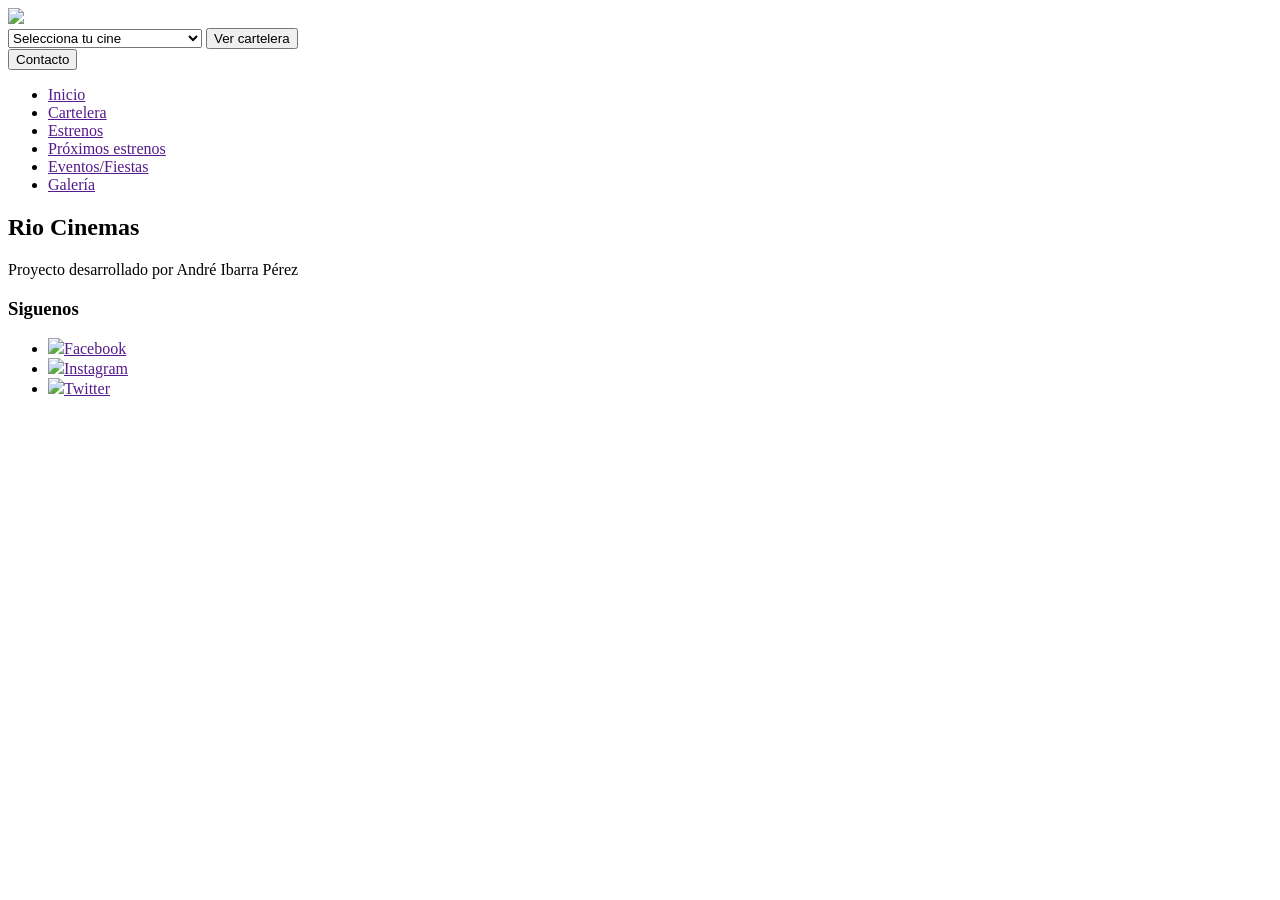
==== Cartelera.html @ 3ca70120 "Add files via upload" ====
<!DOCTYPE html>
<html lang="es">

<head>
    <meta charset="utf-8">
    <link href="css/style.css" rel="stylesheet" type="text/css">
    <title>Rio Cinemas</title>
</head>

<body>
    <div class="cabecera">
        <div class="anchocabecera">
            <div class="imagen-principal">
                <img class="logo" src="/img/logo.png">
            </div>
            <div class="buscador">
                <select>
                    <option>Selecciona tu cine</option>
                    <option>Cuauhtemoc (Monterrey, NL)</option>
                    <option>Gem Plaza (Monterrey, NL)</option>
                    <option>Alameda (Saltillo, Coah.)</option>
                </select>
                <input type="button" value="Ver cartelera" onclick="before">
            </div>
            <div class="contacto">
                <input type="button" value="Contacto">
            </div>
        </div>
    </div>
    <nav class="navegador">
        <div class="anchonavegador">
            <ul>
                <li>
                    <a href="">Inicio</a>
                </li>
                <li>
                    <a href="">Cartelera</a>
                </li>
                <li>
                    <a href="">Estrenos</a>
                </li>
                <li>
                    <a href="">Próximos estrenos</a>
                </li>
                <li>
                    <a href="">Eventos/Fiestas</a>
                </li>
                <li>
                    <a href="">Galería</a>
                </li>
            </ul>
            <ul>

            </ul>
        </div>
    </nav>

    <div class="pie">
        <div class="pie-padre">
            <div class="pie-izquierda">
                <h2>Rio Cinemas</h2>
                <p>Proyecto desarrollado por André Ibarra Pérez</p>
            </div>
            <div class="pie-centro">

            </div>
            <div class="pie-derecha">
                <h3>Siguenos</h3>
                <ul>
                    <li>
                        <a href=""><img src="img/icons/Facebook_16px.png">Facebook</a>
                    </li>
                    <li>
                        <a href=""><img src="img/icons/Instagram_16px.png">Instagram</a>
                    </li>
                    <li>
                        <a href=""><img src="img/icons/Twitter_16px.png">Twitter</a>
                    </li>
                </ul>



            </div>
        </div>

    </div>
</body>

</html>
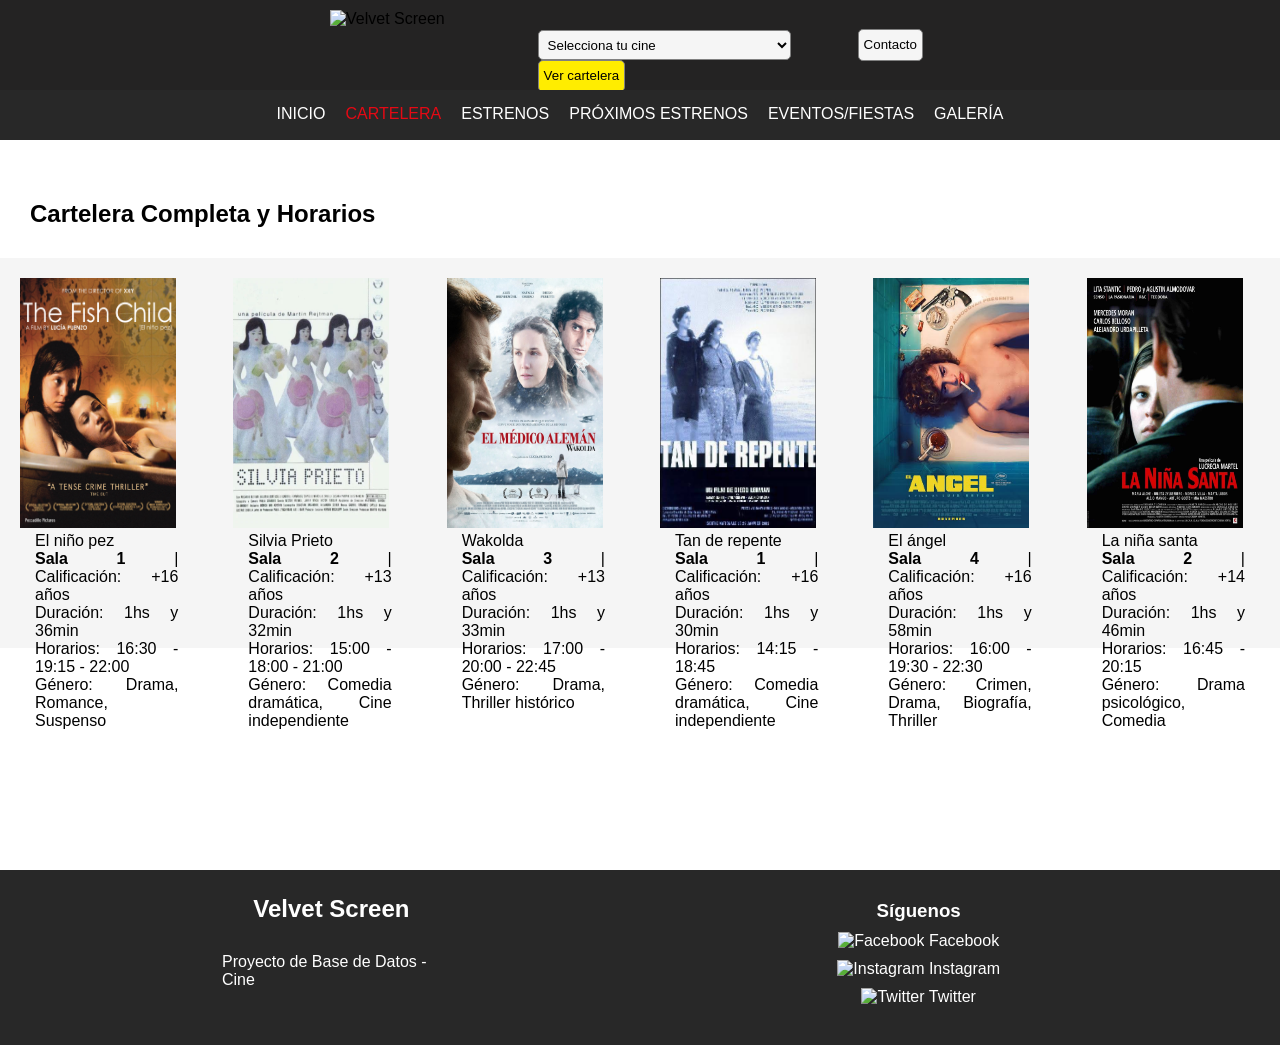
==== commit 8458b745: "Update Cartelera.html" ====
--- a/Cartelera.html
+++ b/Cartelera.html
@@ -4,86 +4,127 @@
 <head>
     <meta charset="utf-8">
     <link href="css/style.css" rel="stylesheet" type="text/css">
-    <title>Rio Cinemas</title>
+    <title>Velvet Screen | Cartelera</title>
 </head>
 
 <body>
     <div class="cabecera">
         <div class="anchocabecera">
             <div class="imagen-principal">
-                <img class="logo" src="/img/logo.png">
+                <img class="logo" src="img/logo.png" alt="Velvet Screen">
             </div>
             <div class="buscador">
                 <select>
                     <option>Selecciona tu cine</option>
-                    <option>Cuauhtemoc (Monterrey, NL)</option>
-                    <option>Gem Plaza (Monterrey, NL)</option>
-                    <option>Alameda (Saltillo, Coah.)</option>
+                    <option>Cinemark Palermo (Palermo, CABA)</option>
+                    <option>Hoyts Abasto (Balvanera, CABA)</option>
+                    <option>Cinépolis Recoleta (Recoleta, CABA)</option>
+                    <option>Arte Multiplex (Belgrano, CABA)</option>
                 </select>
-                <input type="button" value="Ver cartelera" onclick="before">
+                <input type="button" value="Ver cartelera" onclick="location.href='Cartelera.html'">
             </div>
             <div class="contacto">
                 <input type="button" value="Contacto">
             </div>
         </div>
     </div>
+
     <nav class="navegador">
         <div class="anchonavegador">
             <ul>
-                <li>
-                    <a href="">Inicio</a>
-                </li>
-                <li>
-                    <a href="">Cartelera</a>
-                </li>
-                <li>
-                    <a href="">Estrenos</a>
-                </li>
-                <li>
-                    <a href="">Próximos estrenos</a>
-                </li>
-                <li>
-                    <a href="">Eventos/Fiestas</a>
-                </li>
-                <li>
-                    <a href="">Galería</a>
-                </li>
-            </ul>
-            <ul>
-
+                <li><a href="index.html">Inicio</a></li>
+                <li><a href="Cartelera.html" style="color: #e50914;">Cartelera</a></li>
+                <li><a href="index.html#peliculas">Estrenos</a></li>
+                <li><a href="index.html#peliculas">Próximos estrenos</a></li>
+                <li><a href="#">Eventos/Fiestas</a></li>
+                <li><a href="#">Galería</a></li>
             </ul>
         </div>
     </nav>
 
+    <div class="peliculas" style="margin-top: 170px;">
+        <h2>Cartelera Completa y Horarios</h2>
+        <div class="listapeliculas">
+            <div class="pelicula-info">
+                <img src="img/El niño pez.jpg" alt="El niño pez">
+                <p>El niño pez</p>
+                <p><strong>Sala 1</strong> | Calificación: +16 años</p>
+                <p>Duración: 1hs y 36min</p>
+                <p>Horarios: 16:30 - 19:15 - 22:00</p>
+                <p>Género: Drama, Romance, Suspenso</p>
+            </div>
+
+            <div class="pelicula-info">
+                <img src="img/Silvia Prieto.jpg" alt="Silvia Prieto">
+                <p>Silvia Prieto</p>
+                <p><strong>Sala 2</strong> | Calificación: +13 años</p>
+                <p>Duración: 1hs y 32min</p>
+                <p>Horarios: 15:00 - 18:00 - 21:00</p>
+                <p>Género: Comedia dramática, Cine independiente</p>
+            </div>
+
+            <div class="pelicula-info">
+                <img src="img/Wakolda.jpg" alt="Wakolda">
+                <p>Wakolda</p>
+                <p><strong>Sala 3</strong> | Calificación: +13 años</p>
+                <p>Duración: 1hs y 33min</p>
+                <p>Horarios: 17:00 - 20:00 - 22:45</p>
+                <p>Género: Drama, Thriller histórico</p>
+            </div>
+
+            <div class="pelicula-info">
+                <img src="img/Tan de repente.jpg" alt="Tan de repente">
+                <p>Tan de repente</p>
+                <p><strong>Sala 1</strong> | Calificación: +16 años</p>
+                <p>Duración: 1hs y 30min</p>
+                <p>Horarios: 14:15 - 18:45</p>
+                <p>Género: Comedia dramática, Cine independiente</p>
+            </div>
+
+            <div class="pelicula-info">
+                <img src="img/El angel.jpg" alt="El ángel">
+                <p>El ángel</p>
+                <p><strong>Sala 4</strong> | Calificación: +16 años</p>
+                <p>Duración: 1hs y 58min</p>
+                <p>Horarios: 16:00 - 19:30 - 22:30</p>
+                <p>Género: Crimen, Drama, Biografía, Thriller</p>
+            </div>
+
+            <div class="pelicula-info">
+                <img src="img/La niña santa.jpg" alt="La niña santa">
+                <p>La niña santa</p>
+                <p><strong>Sala 2</strong> | Calificación: +14 años</p>
+                <p>Duración: 1hs y 46min</p>
+                <p>Horarios: 16:45 - 20:15</p>
+                <p>Género: Drama psicológico, Comedia</p>
+            </div>
+        </div>
+    </div>
+
     <div class="pie">
         <div class="pie-padre">
             <div class="pie-izquierda">
-                <h2>Rio Cinemas</h2>
-                <p>Proyecto desarrollado por André Ibarra Pérez</p>
+                <h2>Velvet Screen</h2>
+                <p>Proyecto de Base de Datos - Cine</p>
             </div>
             <div class="pie-centro">
-
             </div>
             <div class="pie-derecha">
-                <h3>Siguenos</h3>
+                <h3>Síguenos</h3>
                 <ul>
                     <li>
-                        <a href=""><img src="img/icons/Facebook_16px.png">Facebook</a>
+                        <a href="#"><img src="img/icons/Facebook_16px.png" alt="Facebook"> Facebook</a>
                     </li>
                     <li>
-                        <a href=""><img src="img/icons/Instagram_16px.png">Instagram</a>
+                        <a href="#"><img src="img/icons/Instagram_16px.png" alt="Instagram"> Instagram</a>
                     </li>
                     <li>
-                        <a href=""><img src="img/icons/Twitter_16px.png">Twitter</a>
+                        <a href="#"><img src="img/icons/Twitter_16px.png" alt="Twitter"> Twitter</a>
                     </li>
                 </ul>
-
-
-
             </div>
         </div>
-
     </div>
 </body>
 
-</html>+</html>
--- a/css/style.css
+++ b/css/style.css
@@ -0,0 +1,254 @@
+* {
+    padding: 0;
+    margin: 0;
+    font-family: Roboto, Oxygen, Ubuntu, Cantarell, 'Open Sans', 'Helvetica Neue', sans-serif;
+}
+
+.cabecera {
+    top: 0;
+    width: 100%;
+    height: 90px;
+    background-color: #242323;
+    position: fixed;
+    z-index: 1;
+}
+
+.anchocabecera {
+    width: 50%;
+    height: 90px;
+    margin: 0 auto;
+    display: flex;
+}
+
+.imagen-principal {
+    flex: 33%;
+    height: 110px;
+}
+
+.logo {
+    margin: 10px;
+    height: 70px;
+}
+
+.buscador {
+    flex: 49%;
+    height: 90px;
+    float: left;
+}
+
+.buscador select {
+    margin-top: 30px;
+    border-radius: 5px;
+    background-color: whitesmoke;
+    border: 1px solid gray;
+    height: 30px;
+    padding: 5px;
+    cursor: pointer;
+}
+
+.buscador input {
+    border-radius: 5px;
+    background-color: #ffed00;
+    line-height: 20px;
+    padding: 5px;
+    border: 1px solid gray;
+    cursor: pointer;
+}
+
+.buscador input:hover {
+    background-color: rgb(239, 248, 188);
+}
+
+.contacto {
+    margin-top: 29px;
+    flex: 15%;
+    height: 110px;
+}
+
+.contacto input {
+    line-height: 20px;
+    padding: 5px;
+    border: 1px solid gray;
+    cursor: pointer;
+    border-radius: 5px;
+    background-color: whitesmoke;
+}
+
+.contacto input:hover {
+    background-color: rgb(239, 248, 188);
+}
+
+.navegador {
+    background-color: #282828;
+    top: 0;
+    width: 100%;
+    height: auto;
+    margin-top: 90px;
+    position: fixed;
+    z-index: 2;
+}
+
+.anchonavegador {
+    margin: 0 auto;
+    height: 50px;
+    width: 75%;
+}
+
+.anchonavegador ul {
+    position: relative;
+    left: 50%;
+    float: left;
+}
+
+.anchonavegador ul li {
+    color: white;
+    list-style: none;
+    float: left;
+    position: relative;
+    right: 50%;
+    margin: 10px;
+    margin-top: 15px;
+    text-transform: uppercase;
+}
+
+.anchonavegador ul li a {
+    text-decoration: none;
+    color: white;
+}
+
+.anchonavegador ul li a:hover {
+    color: rgb(255, 255, 0);
+    transition: .4s;
+}
+
+.imagen-slider {
+    margin-top: 140px;
+    width: 100%;
+    height: 400px;
+}
+
+#banners {
+    width: 100%;
+    height: auto;
+}
+
+.botonesSigAnt {
+    width: 100%;
+}
+
+.b-anterior {
+    padding: 10px;
+    border: none;
+    background: rgba(51, 119, 255, 0.363);
+    font-size: 30px;
+    color: white;
+    position: absolute;
+    top: 50%;
+    cursor: pointer;
+}
+
+.b-siguiente {
+    padding: 10px;
+    border: none;
+    background: rgba(51, 119, 255, 0.363);
+    font-size: 30px;
+    color: white;
+    position: absolute;
+    top: 50%;
+    cursor: pointer;
+    margin-left: 97.2%;
+}
+
+.imagenes-banners {
+    width: 100%;
+    height: 400px;
+}
+
+.peliculas {
+    width: 100%;
+    height: 700px;
+}
+
+.peliculas h2 {
+    padding: 30px;
+}
+
+.listapeliculas {
+    width: 100%;
+    height: 450px;
+    display: flex;
+    flex-direction: row;
+}
+
+.pelicula-info {
+    flex: 20%;
+    height: 350px;
+    background-color: whitesmoke;
+    text-align: justify;
+    padding: 20px;
+}
+
+.pelicula-info img {
+    width: 90%;
+    height: 250px;
+}
+
+.pelicula-info p {
+    padding-right: 15px;
+    padding-left: 15px;
+}
+
+.pie {
+    width: 100%;
+    height: 175px;
+    background-color: #282828;
+    ;
+    color: white;
+}
+
+.pie-padre {
+    margin: 0 auto;
+    background-color: #282828;
+    ;
+    width: 70%;
+    height: 175px;
+    display: flex;
+}
+
+.pie-izquierda {
+    flex: 33%;
+}
+
+.pie-izquierda h2 {
+    margin-top: 25px;
+    text-align: center;
+}
+
+.pie-izquierda p {
+    margin: 30px;
+}
+
+.pie-centro {
+    flex: 33%;
+}
+
+.pie-derecha {
+    padding: 30px;
+    flex: 33%;
+    text-align: center;
+}
+
+.pie-derecha ul li {
+    list-style: none;
+    margin: 10px;
+}
+
+.pie-derecha a {
+    margin: 15px;
+    text-decoration: none;
+    color: white;
+}
+
+.pie-derecha a:hover {
+    color: purple;
+}
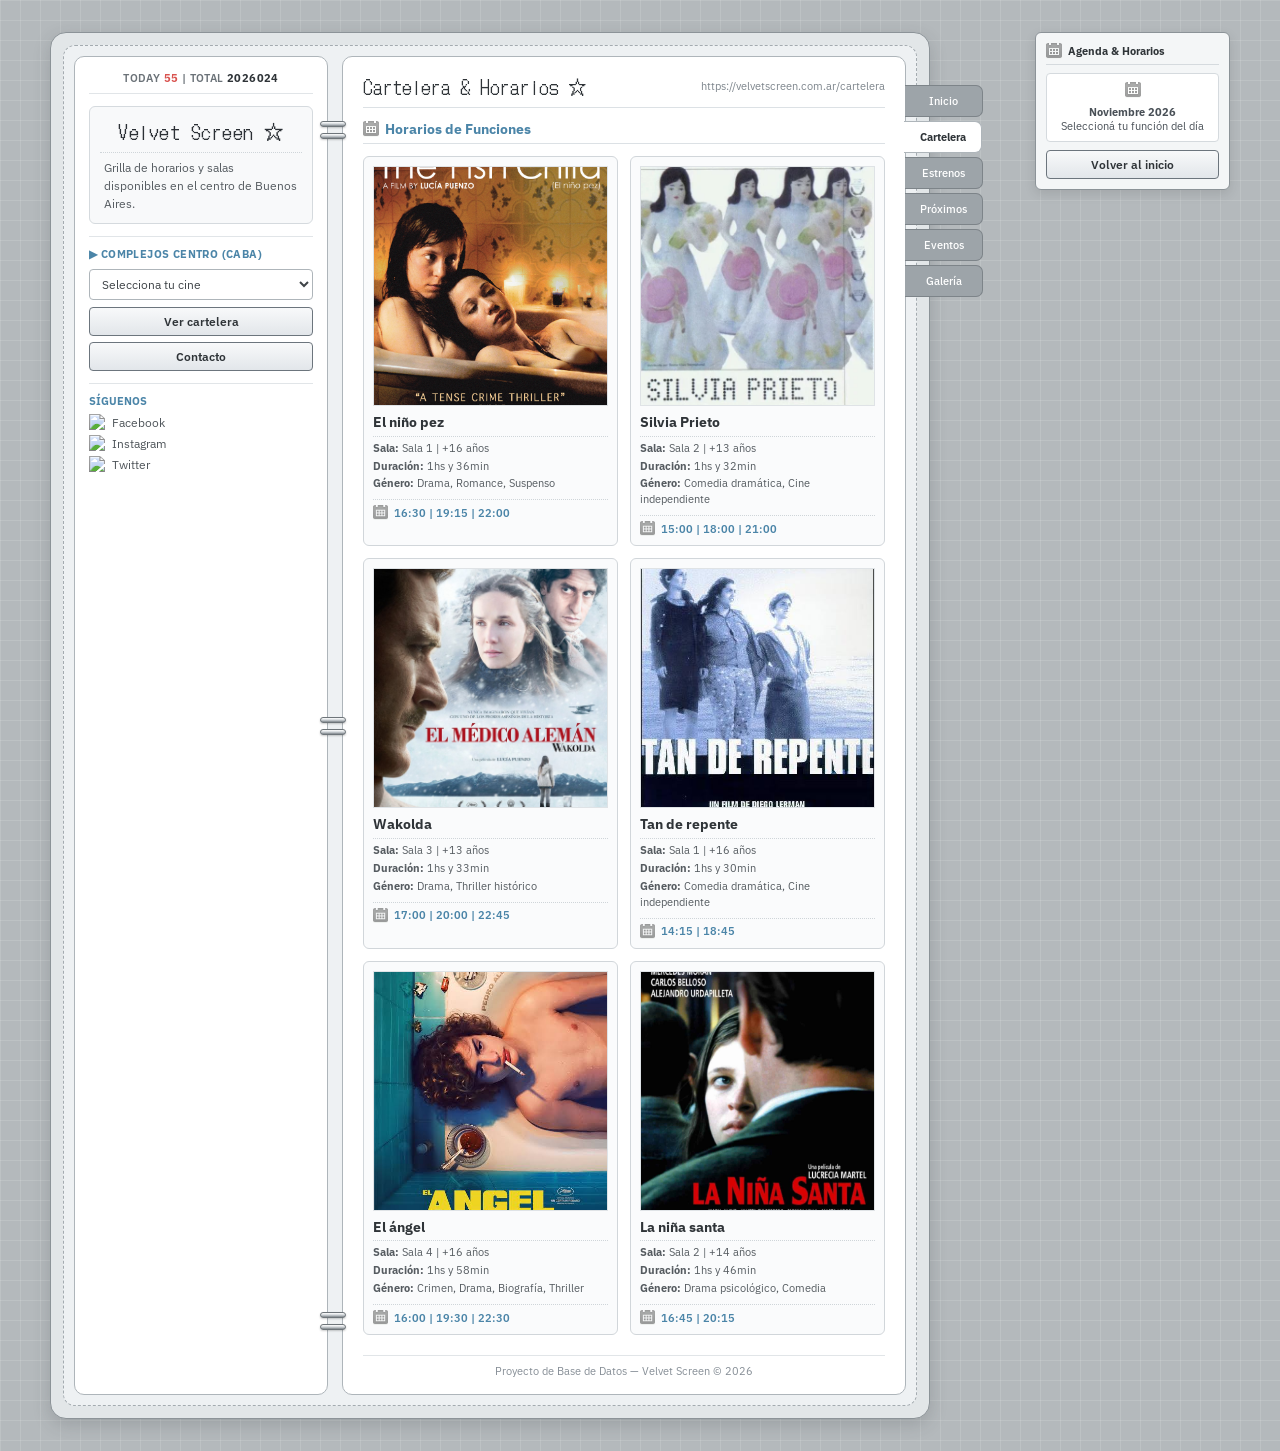
==== commit a03e23e2: "Update Cartelera.html" ====
--- a/Cartelera.html
+++ b/Cartelera.html
@@ -3,127 +3,186 @@
 
 <head>
     <meta charset="utf-8">
+    <meta name="viewport" content="width=device-width, initial-scale=1.0">
     <link href="css/style.css" rel="stylesheet" type="text/css">
-    <title>Velvet Screen | Cartelera</title>
+    <title>Velvet Screen | Cartelera y Horarios</title>
 </head>
 
 <body>
-    <div class="cabecera">
-        <div class="anchocabecera">
-            <div class="imagen-principal">
-                <img class="logo" src="img/logo.png" alt="Velvet Screen">
-            </div>
-            <div class="buscador">
-                <select>
-                    <option>Selecciona tu cine</option>
-                    <option>Cinemark Palermo (Palermo, CABA)</option>
-                    <option>Hoyts Abasto (Balvanera, CABA)</option>
-                    <option>Cinépolis Recoleta (Recoleta, CABA)</option>
-                    <option>Arte Multiplex (Belgrano, CABA)</option>
-                </select>
-                <input type="button" value="Ver cartelera" onclick="location.href='Cartelera.html'">
-            </div>
-            <div class="contacto">
-                <input type="button" value="Contacto">
+    <div class="cyworld-wrapper">
+        <div class="cyworld-outer">
+            <div class="cyworld-dashed">
+
+                <!-- ANILLOS DE CUADERNO -->
+                <div class="notebook-rings">
+                    <div class="ring-pair">
+                        <div class="ring"></div>
+                        <div class="ring"></div>
+                    </div>
+                    <div class="ring-pair">
+                        <div class="ring"></div>
+                        <div class="ring"></div>
+                    </div>
+                    <div class="ring-pair">
+                        <div class="ring"></div>
+                        <div class="ring"></div>
+                    </div>
+                </div>
+
+                <!-- PÁGINA IZQUIERDA -->
+                <aside class="left-page">
+                    <div class="today-counter">
+                        TODAY <span class="num-accent">55</span> | TOTAL <span class="num-dark">2026024</span>
+                    </div>
+
+                    <div class="profile-box">
+                        <div class="brand-title">Velvet Screen ☆</div>
+                        <div class="profile-bio">
+                            Grilla de horarios y salas disponibles en el centro de Buenos Aires.
+                        </div>
+                    </div>
+
+                    <div class="sidebar-section">
+                        <h4>▶ Complejos Centro (CABA)</h4>
+                        <div class="buscador">
+                            <select>
+                                <option>Selecciona tu cine</option>
+                                <option>Cine Gaumont (Av. Rivadavia 1635, Congreso)</option>
+                                <option>Cine Lorca (Av. Corrientes 1428, San Nicolás)</option>
+                                <option>Cinema City General Paz (Av. Cabildo 2702)</option>
+                                <option>Cine Cosmos UBA (Av. Corrientes 2046)</option>
+                                <option>Cine Monumental (Lavalle 780, Microcentro)</option>
+                                <option>Hoyts Abasto (Av. Corrientes 3247)</option>
+                                <option>Cine Premier (Av. Corrientes 1565)</option>
+                            </select>
+                            <input type="button" value="Ver cartelera" onclick="location.href='Cartelera.html'">
+                        </div>
+                        <button class="btn-cyworld btn-secondary" onclick="alert('Contacto: info@velvetscreen.com.ar')">Contacto</button>
+                    </div>
+
+                    <!-- REDES SOCIALES TAL COMO ESTABAN -->
+                    <div class="sidebar-section pie-derecha">
+                        <h3>Síguenos</h3>
+                        <ul>
+                            <li>
+                                <a href=""><img src="img/icons/Facebook_16px.png">Facebook</a>
+                            </li>
+                            <li>
+                                <a href=""><img src="img/icons/Instagram_16px.png">Instagram</a>
+                            </li>
+                            <li>
+                                <a href=""><img src="img/icons/Twitter_16px.png">Twitter</a>
+                            </li>
+                        </ul>
+                    </div>
+                </aside>
+
+                <!-- PÁGINA DERECHA -->
+                <main class="right-page">
+                    <nav class="cyworld-tabs">
+                        <a href="index.html">Inicio</a>
+                        <a href="Cartelera.html" class="active">Cartelera</a>
+                        <a href="index.html#peliculas">Estrenos</a>
+                        <a href="index.html#peliculas">Próximos</a>
+                        <a href="#">Eventos</a>
+                        <a href="#">Galería</a>
+                    </nav>
+
+                    <div class="header-bar">
+                        <h1>Cartelera & Horarios ☆</h1>
+                        <span class="fake-url">https://velvetscreen.com.ar/cartelera</span>
+                    </div>
+
+                    <div class="peliculas">
+                        <h2><img src="img/calendar.png" alt="Calendario"> Horarios de Funciones</h2>
+                        <div class="listapeliculas">
+                            <div class="pelicula-info">
+                                <img src="img/El niño pez.jpg" alt="El niño pez">
+                                <p>El niño pez</p>
+                                <p><strong>Sala:</strong> Sala 1 | +16 años</p>
+                                <p><strong>Duración:</strong> 1hs y 36min</p>
+                                <p><strong>Género:</strong> Drama, Romance, Suspenso</p>
+                                <div class="horario-box">
+                                    <img src="img/calendar.png" alt="Horarios"> 16:30 | 19:15 | 22:00
+                                </div>
+                            </div>
+
+                            <div class="pelicula-info">
+                                <img src="img/Silvia Prieto.jpg" alt="Silvia Prieto">
+                                <p>Silvia Prieto</p>
+                                <p><strong>Sala:</strong> Sala 2 | +13 años</p>
+                                <p><strong>Duración:</strong> 1hs y 32min</p>
+                                <p><strong>Género:</strong> Comedia dramática, Cine independiente</p>
+                                <div class="horario-box">
+                                    <img src="img/calendar.png" alt="Horarios"> 15:00 | 18:00 | 21:00
+                                </div>
+                            </div>
+
+                            <div class="pelicula-info">
+                                <img src="img/Wakolda.jpg" alt="Wakolda">
+                                <p>Wakolda</p>
+                                <p><strong>Sala:</strong> Sala 3 | +13 años</p>
+                                <p><strong>Duración:</strong> 1hs y 33min</p>
+                                <p><strong>Género:</strong> Drama, Thriller histórico</p>
+                                <div class="horario-box">
+                                    <img src="img/calendar.png" alt="Horarios"> 17:00 | 20:00 | 22:45
+                                </div>
+                            </div>
+
+                            <div class="pelicula-info">
+                                <img src="img/Tan de repente.jpg" alt="Tan de repente">
+                                <p>Tan de repente</p>
+                                <p><strong>Sala:</strong> Sala 1 | +16 años</p>
+                                <p><strong>Duración:</strong> 1hs y 30min</p>
+                                <p><strong>Género:</strong> Comedia dramática, Cine independiente</p>
+                                <div class="horario-box">
+                                    <img src="img/calendar.png" alt="Horarios"> 14:15 | 18:45
+                                </div>
+                            </div>
+
+                            <div class="pelicula-info">
+                                <img src="img/El angel.jpg" alt="El ángel">
+                                <p>El ángel</p>
+                                <p><strong>Sala:</strong> Sala 4 | +16 años</p>
+                                <p><strong>Duración:</strong> 1hs y 58min</p>
+                                <p><strong>Género:</strong> Crimen, Drama, Biografía, Thriller</p>
+                                <div class="horario-box">
+                                    <img src="img/calendar.png" alt="Horarios"> 16:00 | 19:30 | 22:30
+                                </div>
+                            </div>
+
+                            <div class="pelicula-info">
+                                <img src="img/La niña santa.jpg" alt="La niña santa">
+                                <p>La niña santa</p>
+                                <p><strong>Sala:</strong> Sala 2 | +14 años</p>
+                                <p><strong>Duración:</strong> 1hs y 46min</p>
+                                <p><strong>Género:</strong> Drama psicológico, Comedia</p>
+                                <div class="horario-box">
+                                    <img src="img/calendar.png" alt="Horarios"> 16:45 | 20:15
+                                </div>
+                            </div>
+                        </div>
+                    </div>
+
+                    <footer class="pie-mini">
+                        Proyecto de Base de Datos — Velvet Screen © 2026
+                    </footer>
+                </main>
             </div>
         </div>
-    </div>
 
-    <nav class="navegador">
-        <div class="anchonavegador">
-            <ul>
-                <li><a href="index.html">Inicio</a></li>
-                <li><a href="Cartelera.html" style="color: #e50914;">Cartelera</a></li>
-                <li><a href="index.html#peliculas">Estrenos</a></li>
-                <li><a href="index.html#peliculas">Próximos estrenos</a></li>
-                <li><a href="#">Eventos/Fiestas</a></li>
-                <li><a href="#">Galería</a></li>
-            </ul>
-        </div>
-    </nav>
-
-    <div class="peliculas" style="margin-top: 170px;">
-        <h2>Cartelera Completa y Horarios</h2>
-        <div class="listapeliculas">
-            <div class="pelicula-info">
-                <img src="img/El niño pez.jpg" alt="El niño pez">
-                <p>El niño pez</p>
-                <p><strong>Sala 1</strong> | Calificación: +16 años</p>
-                <p>Duración: 1hs y 36min</p>
-                <p>Horarios: 16:30 - 19:15 - 22:00</p>
-                <p>Género: Drama, Romance, Suspenso</p>
+        <!-- WIDGET LATERAL DERECHO CON CALENDAR.PNG -->
+        <aside class="side-widget">
+            <div class="widget-header">
+                <img src="img/calendar.png" alt="Calendario"> Agenda & Horarios
             </div>
-
-            <div class="pelicula-info">
-                <img src="img/Silvia Prieto.jpg" alt="Silvia Prieto">
-                <p>Silvia Prieto</p>
-                <p><strong>Sala 2</strong> | Calificación: +13 años</p>
-                <p>Duración: 1hs y 32min</p>
-                <p>Horarios: 15:00 - 18:00 - 21:00</p>
-                <p>Género: Comedia dramática, Cine independiente</p>
+            <div class="calendar-preview">
+                <img src="img/calendar.png" alt="Calendario de funciones">
+                <div><strong>Noviembre 2026</strong></div>
+                <div>Seleccioná tu función del día</div>
             </div>
-
-            <div class="pelicula-info">
-                <img src="img/Wakolda.jpg" alt="Wakolda">
-                <p>Wakolda</p>
-                <p><strong>Sala 3</strong> | Calificación: +13 años</p>
-                <p>Duración: 1hs y 33min</p>
-                <p>Horarios: 17:00 - 20:00 - 22:45</p>
-                <p>Género: Drama, Thriller histórico</p>
-            </div>
-
-            <div class="pelicula-info">
-                <img src="img/Tan de repente.jpg" alt="Tan de repente">
-                <p>Tan de repente</p>
-                <p><strong>Sala 1</strong> | Calificación: +16 años</p>
-                <p>Duración: 1hs y 30min</p>
-                <p>Horarios: 14:15 - 18:45</p>
-                <p>Género: Comedia dramática, Cine independiente</p>
-            </div>
-
-            <div class="pelicula-info">
-                <img src="img/El angel.jpg" alt="El ángel">
-                <p>El ángel</p>
-                <p><strong>Sala 4</strong> | Calificación: +16 años</p>
-                <p>Duración: 1hs y 58min</p>
-                <p>Horarios: 16:00 - 19:30 - 22:30</p>
-                <p>Género: Crimen, Drama, Biografía, Thriller</p>
-            </div>
-
-            <div class="pelicula-info">
-                <img src="img/La niña santa.jpg" alt="La niña santa">
-                <p>La niña santa</p>
-                <p><strong>Sala 2</strong> | Calificación: +14 años</p>
-                <p>Duración: 1hs y 46min</p>
-                <p>Horarios: 16:45 - 20:15</p>
-                <p>Género: Drama psicológico, Comedia</p>
-            </div>
-        </div>
-    </div>
-
-    <div class="pie">
-        <div class="pie-padre">
-            <div class="pie-izquierda">
-                <h2>Velvet Screen</h2>
-                <p>Proyecto de Base de Datos - Cine</p>
-            </div>
-            <div class="pie-centro">
-            </div>
-            <div class="pie-derecha">
-                <h3>Síguenos</h3>
-                <ul>
-                    <li>
-                        <a href="#"><img src="img/icons/Facebook_16px.png" alt="Facebook"> Facebook</a>
-                    </li>
-                    <li>
-                        <a href="#"><img src="img/icons/Instagram_16px.png" alt="Instagram"> Instagram</a>
-                    </li>
-                    <li>
-                        <a href="#"><img src="img/icons/Twitter_16px.png" alt="Twitter"> Twitter</a>
-                    </li>
-                </ul>
-            </div>
-        </div>
+            <button class="btn-cyworld" onclick="location.href='index.html'">Volver al inicio</button>
+        </aside>
     </div>
 </body>
 
--- a/css/style.css
+++ b/css/style.css
@@ -1,254 +1,587 @@
+@import url('https://fonts.googleapis.com/css2?family=DotGothic16&family=IBM+Plex+Sans:wght@400;500;600;700&display=swap');
+
 * {
+    margin: 0;
     padding: 0;
-    margin: 0;
-    font-family: Roboto, Oxygen, Ubuntu, Cantarell, 'Open Sans', 'Helvetica Neue', sans-serif;
-}
-
-.cabecera {
-    top: 0;
+    box-sizing: border-box;
+    font-family: 'IBM Plex Sans', 'DotGothic16', sans-serif;
+}
+
+body {
+    background-color: #b4b9bc;
+    background-image: 
+        linear-gradient(rgba(255, 255, 255, 0.12) 1px, transparent 1px),
+        linear-gradient(90deg, rgba(255, 255, 255, 0.12) 1px, transparent 1px);
+    background-size: 20px 20px;
+    color: #3f4448;
+    padding: 32px 16px;
+    min-height: 100vh;
+}
+
+/* LAYOUT GENERAL (LIBRETA + WIDGET LATERAL OPCIONAL) */
+.cyworld-wrapper {
+    max-width: 1180px;
+    margin: 0 auto;
+    display: flex;
+    align-items: flex-start;
+    gap: 105px;
+}
+
+/* CONTENEDOR EXTERIOR DE LA LIBRETA (ESTILO KIIIKIII) */
+.cyworld-outer {
+    flex: 1;
+    background-color: #e2e6e8;
+    border: 1.5px solid #8c9398;
+    border-radius: 16px;
+    padding: 12px;
+    box-shadow: 0 6px 18px rgba(45, 50, 55, 0.18);
+    position: relative;
+}
+
+/* BORDE PUNTEADO INTERIOR */
+.cyworld-dashed {
+    border: 1.5px dashed #a4abb0;
+    border-radius: 12px;
+    padding: 10px;
+    display: flex;
+    gap: 14px;
+    position: relative;
+    background-color: #eef1f3;
+}
+
+/* ANILLOS DE CUADERNO */
+.notebook-rings {
+    position: absolute;
+    left: 256px;
+    top: 75px;
+    bottom: 75px;
+    width: 26px;
+    display: flex;
+    flex-direction: column;
+    justify-content: space-between;
+    z-index: 10;
+    pointer-events: none;
+}
+
+.ring-pair {
+    display: flex;
+    flex-direction: column;
+    gap: 6px;
+}
+
+.ring {
+    width: 26px;
+    height: 6px;
+    background: linear-gradient(180deg, #ffffff 0%, #cfd4d8 50%, #7d8489 100%);
+    border-radius: 5px;
+    border: 1px solid #6e757a;
+    box-shadow: 0 1px 2px rgba(0, 0, 0, 0.2);
+}
+
+/* COLUMNA IZQUIERDA (PERFIL Y BUSCADOR) */
+.left-page {
+    width: 254px;
+    flex-shrink: 0;
+    background: #ffffff;
+    border: 1px solid #aeb5ba;
+    border-radius: 10px;
+    padding: 14px;
+    display: flex;
+    flex-direction: column;
+    gap: 12px;
+}
+
+.today-counter {
+    text-align: center;
+    font-size: 11px;
+    font-weight: 600;
+    color: #6b7278;
+    border-bottom: 1px solid #e1e5e8;
+    padding-bottom: 8px;
+    letter-spacing: 0.4px;
+}
+
+.today-counter span.num-accent {
+    color: #d9534f;
+    font-weight: 700;
+}
+
+.today-counter span.num-dark {
+    color: #2f3438;
+    font-weight: 700;
+}
+
+.profile-box {
+    border: 1px solid #d5dade;
+    background: #f8f9fa;
+    border-radius: 6px;
+    padding: 10px;
+    text-align: center;
+}
+
+.brand-title {
+    font-family: 'DotGothic16', sans-serif;
+    font-size: 19px;
+    color: #2b3035;
+    letter-spacing: 0.5px;
+}
+
+.profile-bio {
+    margin-top: 8px;
+    font-size: 12px;
+    line-height: 1.5;
+    color: #555b60;
+    text-align: left;
+    padding: 6px 4px 0 4px;
+    border-top: 1px dotted #cfd5d9;
+}
+
+.sidebar-section {
+    border-top: 1px solid #e1e5e8;
+    padding-top: 10px;
+}
+
+.sidebar-section h4 {
+    font-size: 11px;
+    font-weight: 700;
+    text-transform: uppercase;
+    color: #4b85a8;
+    margin-bottom: 8px;
+    letter-spacing: 0.4px;
+}
+
+.buscador {
+    display: flex;
+    flex-direction: column;
+    gap: 7px;
+}
+
+.buscador select {
     width: 100%;
-    height: 90px;
-    background-color: #242323;
-    position: fixed;
-    z-index: 1;
-}
-
-.anchocabecera {
-    width: 50%;
-    height: 90px;
-    margin: 0 auto;
-    display: flex;
-}
-
-.imagen-principal {
-    flex: 33%;
-    height: 110px;
-}
-
-.logo {
-    margin: 10px;
-    height: 70px;
-}
-
-.buscador {
-    flex: 49%;
-    height: 90px;
-    float: left;
-}
-
-.buscador select {
-    margin-top: 30px;
-    border-radius: 5px;
-    background-color: whitesmoke;
-    border: 1px solid gray;
-    height: 30px;
-    padding: 5px;
+    padding: 6px 8px;
+    border-radius: 4px;
+    border: 1px solid #aeb5ba;
+    background-color: #ffffff;
+    color: #3f4448;
+    font-size: 11.5px;
+    outline: none;
     cursor: pointer;
 }
 
-.buscador input {
-    border-radius: 5px;
-    background-color: #ffed00;
-    line-height: 20px;
-    padding: 5px;
-    border: 1px solid gray;
+.buscador input[type="button"],
+.btn-cyworld {
+    width: 100%;
+    padding: 6px 8px;
+    border-radius: 4px;
+    border: 1px solid #6c757d;
+    background: linear-gradient(180deg, #f8f9fa 0%, #e2e6ea 100%);
+    color: #2f3438;
+    font-weight: 600;
+    font-size: 12px;
     cursor: pointer;
-}
-
-.buscador input:hover {
-    background-color: rgb(239, 248, 188);
-}
-
-.contacto {
-    margin-top: 29px;
-    flex: 15%;
-    height: 110px;
-}
-
-.contacto input {
-    line-height: 20px;
-    padding: 5px;
-    border: 1px solid gray;
-    cursor: pointer;
-    border-radius: 5px;
-    background-color: whitesmoke;
-}
-
-.contacto input:hover {
-    background-color: rgb(239, 248, 188);
-}
-
-.navegador {
-    background-color: #282828;
-    top: 0;
+    transition: background 0.15s;
+}
+
+.buscador input[type="button"]:hover,
+.btn-cyworld:hover {
+    background: #d8dee3;
+}
+
+.btn-secondary {
+    margin-top: 6px;
+}
+
+/* REDES SOCIALES (ESTRUCTURA ORIGINAL MANTENIDA) */
+.pie-derecha h3 {
+    font-size: 11px;
+    font-weight: 700;
+    text-transform: uppercase;
+    color: #4b85a8;
+    margin-bottom: 6px;
+}
+
+.pie-derecha ul {
+    list-style: none;
+    display: flex;
+    flex-direction: column;
+    gap: 5px;
+}
+
+.pie-derecha ul li a {
+    text-decoration: none;
+    color: #4f555a;
+    font-size: 12px;
+    display: flex;
+    align-items: center;
+    gap: 7px;
+}
+
+.pie-derecha ul li a:hover {
+    color: #4b85a8;
+    text-decoration: underline;
+}
+
+/* COLUMNA DERECHA (MINIROOM + CARTELERA) */
+.right-page {
+    flex: 1;
+    background: #ffffff;
+    border: 1px solid #aeb5ba;
+    border-radius: 10px;
+    padding: 16px 20px;
+    position: relative;
+    min-width: 0;
+}
+
+.header-bar {
+    display: flex;
+    justify-content: space-between;
+    align-items: center;
+    border-bottom: 1px solid #dce1e5;
+    padding-bottom: 8px;
+    margin-bottom: 12px;
+    flex-wrap: wrap;
+    gap: 8px;
+}
+
+.header-bar h1 {
+    font-family: 'DotGothic16', sans-serif;
+    font-size: 18px;
+    color: #2f3438;
+    font-weight: 400;
+}
+
+.fake-url {
+    font-size: 11px;
+    color: #7d858c;
+}
+
+/* RESUMEN SUPERIOR ESTILO CYWORLD */
+.top-summary-grid {
+    display: grid;
+    grid-template-columns: 1.2fr 1fr;
+    gap: 14px;
+    margin-bottom: 14px;
+    font-size: 12px;
+}
+
+.news-list h4,
+.stats-list h4 {
+    font-size: 11px;
+    color: #4b85a8;
+    border-bottom: 1px solid #e6eaed;
+    padding-bottom: 4px;
+    margin-bottom: 6px;
+}
+
+.news-list ul {
+    list-style: none;
+    line-height: 1.65;
+    color: #495057;
+}
+
+.stats-grid {
+    display: grid;
+    grid-template-columns: 1fr 1fr;
+    gap: 4px 10px;
+    border-top: 1px dotted #cfd5d9;
+    border-bottom: 1px dotted #cfd5d9;
+    padding: 6px 0;
+    font-size: 11.5px;
+}
+
+.stats-grid span.count {
+    color: #4b85a8;
+    font-weight: 600;
+}
+
+/* PESTAÑAS LATERALES GRISES (COMO LA REFERENCIA) */
+.cyworld-tabs {
+    position: absolute;
+    right: -78px;
+    top: 28px;
+    display: flex;
+    flex-direction: column;
+    gap: 4px;
+    z-index: 5;
+}
+
+.cyworld-tabs a {
+    display: block;
+    width: 78px;
+    padding: 8px 6px;
+    background-color: #9da4a9;
+    color: #ffffff;
+    text-decoration: none;
+    font-size: 11px;
+    font-weight: 500;
+    text-align: center;
+    border-radius: 0 7px 7px 0;
+    border: 1px solid #7d8489;
+    border-left: none;
+    transition: background 0.15s;
+}
+
+.cyworld-tabs a:hover {
+    background-color: #848c91;
+}
+
+.cyworld-tabs a.active {
+    background-color: #ffffff;
+    color: #2f3438;
+    font-weight: 700;
+    border-color: #aeb5ba;
+    margin-left: -1px;
+}
+
+/* WIDGET LATERAL DERECHO (CON TU IMAGEN CALENDAR.PNG) */
+.side-widget {
+    width: 195px;
+    flex-shrink: 0;
+    background-color: #f4f6f7;
+    border: 1px solid #8c9398;
+    border-radius: 6px;
+    padding: 10px;
+    font-size: 11px;
+    color: #495057;
+    box-shadow: 0 4px 12px rgba(0, 0, 0, 0.1);
+}
+
+.widget-header {
+    font-weight: 700;
+    color: #2f3438;
+    border-bottom: 1px solid #d5dade;
+    padding-bottom: 5px;
+    margin-bottom: 8px;
+    display: flex;
+    align-items: center;
+    gap: 6px;
+}
+
+.widget-header img {
+    width: 16px;
+    height: 16px;
+    object-fit: contain;
+}
+
+.calendar-preview {
+    text-align: center;
+    background: #ffffff;
+    border: 1px solid #d5dade;
+    border-radius: 4px;
+    padding: 8px;
+    margin-bottom: 8px;
+}
+
+.calendar-preview img {
+    max-width: 100%;
+    max-height: 95px;
+    object-fit: contain;
+    margin-bottom: 4px;
+}
+
+.widget-bars {
+    display: flex;
+    flex-direction: column;
+    gap: 5px;
+    margin-top: 8px;
+    padding-top: 8px;
+    border-top: 1px dotted #cfd5d9;
+}
+
+.bar-row {
+    display: flex;
+    align-items: center;
+    justify-content: space-between;
+    font-size: 10.5px;
+}
+
+.bar-track {
+    width: 95px;
+    height: 6px;
+    background: #dfe3e6;
+    border-radius: 3px;
+    overflow: hidden;
+}
+
+.bar-fill-orange { width: 80%; height: 100%; background: #e67e22; }
+.bar-fill-green  { width: 65%; height: 100%; background: #6ab04c; }
+.bar-fill-blue   { width: 90%; height: 100%; background: #4b85a8; }
+
+/* SLIDER TIPO MINIROOM */
+.miniroom-title {
+    font-size: 12px;
+    font-weight: 700;
+    color: #4b85a8;
+    margin-bottom: 6px;
+}
+
+.imagen-slider {
     width: 100%;
-    height: auto;
-    margin-top: 90px;
-    position: fixed;
-    z-index: 2;
-}
-
-.anchonavegador {
-    margin: 0 auto;
-    height: 50px;
-    width: 75%;
-}
-
-.anchonavegador ul {
+    height: 270px;
+    border: 1px solid #c5ccd1;
+    background-color: #f4f6f8;
     position: relative;
-    left: 50%;
-    float: left;
-}
-
-.anchonavegador ul li {
-    color: white;
-    list-style: none;
-    float: left;
-    position: relative;
-    right: 50%;
-    margin: 10px;
-    margin-top: 15px;
-    text-transform: uppercase;
-}
-
-.anchonavegador ul li a {
-    text-decoration: none;
-    color: white;
-}
-
-.anchonavegador ul li a:hover {
-    color: rgb(255, 255, 0);
-    transition: .4s;
-}
-
-.imagen-slider {
-    margin-top: 140px;
-    width: 100%;
-    height: 400px;
+    overflow: hidden;
+    margin-bottom: 18px;
 }
 
 #banners {
     width: 100%;
-    height: auto;
-}
-
-.botonesSigAnt {
-    width: 100%;
-}
-
-.b-anterior {
-    padding: 10px;
-    border: none;
-    background: rgba(51, 119, 255, 0.363);
-    font-size: 30px;
-    color: white;
+    height: 100%;
+    display: flex;
+    align-items: center;
+    justify-content: center;
+}
+
+.imagenes-banners {
+    max-width: 100%;
+    max-height: 100%;
+    object-fit: contain;
+}
+
+.b-anterior, .b-siguiente {
     position: absolute;
     top: 50%;
+    transform: translateY(-50%);
+    background: rgba(255, 255, 255, 0.9);
+    color: #495057;
+    border: 1px solid #aeb5ba;
+    width: 28px;
+    height: 28px;
+    font-size: 14px;
     cursor: pointer;
 }
 
-.b-siguiente {
-    padding: 10px;
-    border: none;
-    background: rgba(51, 119, 255, 0.363);
-    font-size: 30px;
-    color: white;
-    position: absolute;
-    top: 50%;
-    cursor: pointer;
-    margin-left: 97.2%;
-}
-
-.imagenes-banners {
+.b-anterior { left: 10px; }
+.b-siguiente { right: 10px; }
+
+.b-anterior:hover, .b-siguiente:hover {
+    background: #4b85a8;
+    color: #ffffff;
+}
+
+/* GRILLA DE PELÍCULAS */
+.peliculas h2 {
+    font-size: 14px;
+    color: #4b85a8;
+    border-bottom: 1px solid #dce1e5;
+    padding-bottom: 5px;
+    margin-bottom: 12px;
+    display: flex;
+    align-items: center;
+    gap: 6px;
+}
+
+.peliculas h2 img {
+    width: 16px;
+    height: 16px;
+}
+
+.listapeliculas {
+    display: grid;
+    grid-template-columns: repeat(auto-fill, minmax(205px, 1fr));
+    gap: 12px;
+}
+
+.pelicula-info {
+    background: #fafbfc;
+    border: 1px solid #d1d6da;
+    border-radius: 6px;
+    padding: 9px;
+    display: flex;
+    flex-direction: column;
+    transition: border-color 0.2s;
+}
+
+.pelicula-info:hover {
+    border-color: #4b85a8;
+}
+
+.pelicula-info img {
     width: 100%;
-    height: 400px;
-}
-
-.peliculas {
-    width: 100%;
-    height: 700px;
-}
-
-.peliculas h2 {
-    padding: 30px;
-}
-
-.listapeliculas {
-    width: 100%;
-    height: 450px;
-    display: flex;
-    flex-direction: row;
-}
-
-.pelicula-info {
-    flex: 20%;
-    height: 350px;
-    background-color: whitesmoke;
-    text-align: justify;
-    padding: 20px;
-}
-
-.pelicula-info img {
-    width: 90%;
-    height: 250px;
+    height: 240px;
+    object-fit: cover;
+    border: 1px solid #dfe3e6;
+    margin-bottom: 7px;
+}
+
+.pelicula-info p:first-of-type {
+    font-size: 13.5px;
+    font-weight: 700;
+    color: #2f3438;
+    margin-bottom: 4px;
+    border-bottom: 1px dotted #cfd5d9;
+    padding-bottom: 3px;
 }
 
 .pelicula-info p {
-    padding-right: 15px;
-    padding-left: 15px;
-}
-
-.pie {
-    width: 100%;
-    height: 175px;
-    background-color: #282828;
-    ;
-    color: white;
-}
-
-.pie-padre {
-    margin: 0 auto;
-    background-color: #282828;
-    ;
-    width: 70%;
-    height: 175px;
-    display: flex;
-}
-
-.pie-izquierda {
-    flex: 33%;
-}
-
-.pie-izquierda h2 {
-    margin-top: 25px;
+    font-size: 11px;
+    color: #555b60;
+    line-height: 1.45;
+    margin-bottom: 2px;
+    text-align: left;
+}
+
+/* HORARIOS CON IMAGEN CALENDAR.PNG */
+.horario-box {
+    margin-top: 5px;
+    padding-top: 5px;
+    border-top: 1px dotted #cfd5d9;
+    display: flex;
+    align-items: center;
+    gap: 6px;
+    font-size: 11px;
+    font-weight: 600;
+    color: #4b85a8;
+}
+
+.horario-box img {
+    width: 15px !important;
+    height: 15px !important;
+    border: none !important;
+    margin: 0 !important;
+    object-fit: contain;
+}
+
+/* PIE DE PÁGINA INTERNO */
+.pie-mini {
+    margin-top: 20px;
+    padding-top: 8px;
+    border-top: 1px solid #e1e5e8;
     text-align: center;
-}
-
-.pie-izquierda p {
-    margin: 30px;
-}
-
-.pie-centro {
-    flex: 33%;
-}
-
-.pie-derecha {
-    padding: 30px;
-    flex: 33%;
-    text-align: center;
-}
-
-.pie-derecha ul li {
-    list-style: none;
-    margin: 10px;
-}
-
-.pie-derecha a {
-    margin: 15px;
-    text-decoration: none;
-    color: white;
-}
-
-.pie-derecha a:hover {
-    color: purple;
-}
+    font-size: 11px;
+    color: #868e96;
+}
+
+@media (max-width: 1120px) {
+    .cyworld-wrapper {
+        flex-direction: column;
+        gap: 20px;
+    }
+    .side-widget {
+        width: 100%;
+    }
+}
+
+@media (max-width: 860px) {
+    .cyworld-dashed {
+        flex-direction: column;
+    }
+    .notebook-rings {
+        display: none;
+    }
+    .left-page {
+        width: 100%;
+    }
+    .cyworld-tabs {
+        position: static;
+        flex-direction: row;
+        flex-wrap: wrap;
+        margin-bottom: 12px;
+    }
+    .cyworld-tabs a {
+        width: auto;
+        border-radius: 5px;
+        border-left: 1px solid #7d8489;
+    }
+}
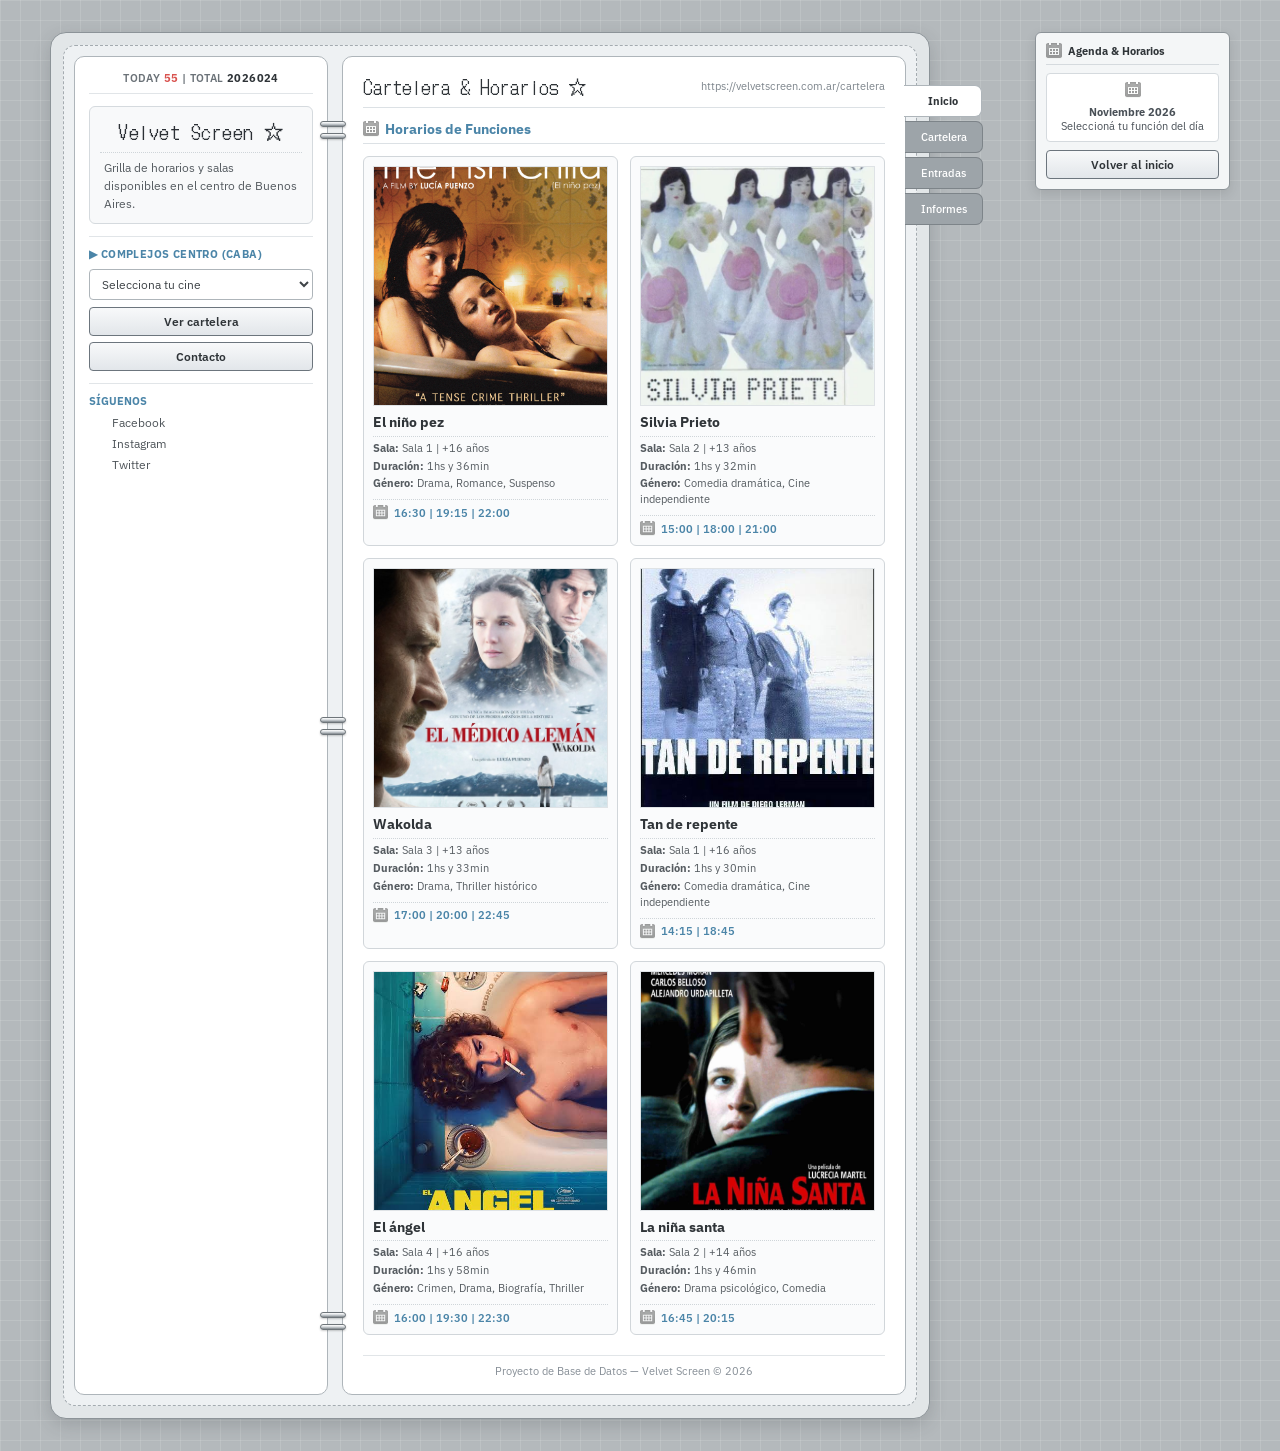
==== commit c9b84db7: "Update navigation links in Cartelera.html" ====
--- a/Cartelera.html
+++ b/Cartelera.html
@@ -80,13 +80,12 @@
                 <!-- PÁGINA DERECHA -->
                 <main class="right-page">
                     <nav class="cyworld-tabs">
-                        <a href="index.html">Inicio</a>
-                        <a href="Cartelera.html" class="active">Cartelera</a>
-                        <a href="index.html#peliculas">Estrenos</a>
-                        <a href="index.html#peliculas">Próximos</a>
-                        <a href="#">Eventos</a>
-                        <a href="#">Galería</a>
+                        <a href="index.html" class="active">Inicio</a>
+                        <a href="Cartelera.html">Cartelera</a>
+                        <a href="Entradas.html">Entradas</a>
+                        <a href="Informes.html">Informes</a>
                     </nav>
+
 
                     <div class="header-bar">
                         <h1>Cartelera & Horarios ☆</h1>
--- a/css/style.css
+++ b/css/style.css
@@ -584,4 +584,170 @@
         border-radius: 5px;
         border-left: 1px solid #7d8489;
     }
-}
+    /* FORMULARIOS (LOGIN / REGISTRO / COMPRA) */
+.cyworld-grid-2 {
+    display: grid;
+    grid-template-columns: 1fr 1fr;
+    gap: 16px;
+}
+
+.panel-box {
+    background: #fafbfc;
+    border: 1px solid #cfd5d9;
+    border-radius: 6px;
+    padding: 14px;
+}
+
+.panel-box h3 {
+    font-size: 13px;
+    color: #4b85a8;
+    border-bottom: 1px solid #dce1e5;
+    padding-bottom: 6px;
+    margin-bottom: 12px;
+}
+
+.form-group {
+    margin-bottom: 10px;
+}
+
+.form-group label {
+    display: block;
+    font-size: 11.5px;
+    font-weight: 600;
+    color: #495057;
+    margin-bottom: 4px;
+}
+
+.form-group input,
+.form-group select {
+    width: 100%;
+    padding: 6px 8px;
+    border: 1px solid #aeb5ba;
+    border-radius: 4px;
+    font-size: 12px;
+    background: #ffffff;
+    color: #2f3438;
+}
+
+.status-msg {
+    margin-top: 8px;
+    font-size: 11.5px;
+    font-weight: 600;
+    color: #4b85a8;
+}
+
+/* MAPA DE SALA Y RESERVA DE BUTACAS */
+.screen-banner {
+    background: #d5dade;
+    color: #495057;
+    text-align: center;
+    font-size: 11px;
+    font-weight: 700;
+    letter-spacing: 2px;
+    padding: 5px;
+    border-radius: 4px;
+    margin-bottom: 14px;
+    border-bottom: 3px solid #8c9398;
+}
+
+.seats-grid {
+    display: grid;
+    grid-template-columns: repeat(8, 1fr);
+    gap: 6px;
+    max-width: 340px;
+    margin: 0 auto 12px auto;
+}
+
+.seat {
+    padding: 6px 0;
+    text-align: center;
+    font-size: 10.5px;
+    font-weight: 600;
+    border-radius: 4px 4px 2px 2px;
+    border: 1px solid #9da4a9;
+    background: #ffffff;
+    color: #3f4448;
+    cursor: pointer;
+    user-select: none;
+}
+
+.seat:hover:not(.occupied) {
+    border-color: #4b85a8;
+}
+
+.seat.selected {
+    background: #4b85a8;
+    color: #ffffff;
+    border-color: #356684;
+}
+
+.seat.occupied {
+    background: #cfd5d9;
+    color: #868e96;
+    border-color: #aeb5ba;
+    cursor: not-allowed;
+    text-decoration: line-through;
+}
+
+.seat-legend {
+    display: flex;
+    justify-content: center;
+    gap: 14px;
+    font-size: 11px;
+    margin-bottom: 12px;
+}
+
+.legend-item {
+    display: flex;
+    align-items: center;
+    gap: 5px;
+}
+
+.legend-box {
+    width: 12px;
+    height: 12px;
+    border: 1px solid #9da4a9;
+    border-radius: 2px;
+    display: inline-block;
+}
+
+/* TABLAS DE INFORMES DE VENTA Y DISPONIBILIDAD */
+.cyworld-table {
+    width: 100%;
+    border-collapse: collapse;
+    font-size: 11.5px;
+    margin-top: 8px;
+}
+
+.cyworld-table th {
+    background: #e9ecef;
+    color: #2f3438;
+    text-align: left;
+    padding: 7px 8px;
+    border: 1px solid #cfd5d9;
+}
+
+.cyworld-table td {
+    padding: 7px 8px;
+    border: 1px solid #dee2e6;
+    color: #495057;
+}
+
+.cyworld-table tr:nth-child(even) {
+    background: #f8f9fa;
+}
+
+.badge-ok {
+    background: #e3f2fd;
+    color: #2c6e9b;
+    padding: 2px 6px;
+    border-radius: 4px;
+    font-weight: 600;
+    font-size: 10.5px;
+}
+
+@media (max-width: 760px) {
+    .cyworld-grid-2 {
+        grid-template-columns: 1fr;
+    }
+}
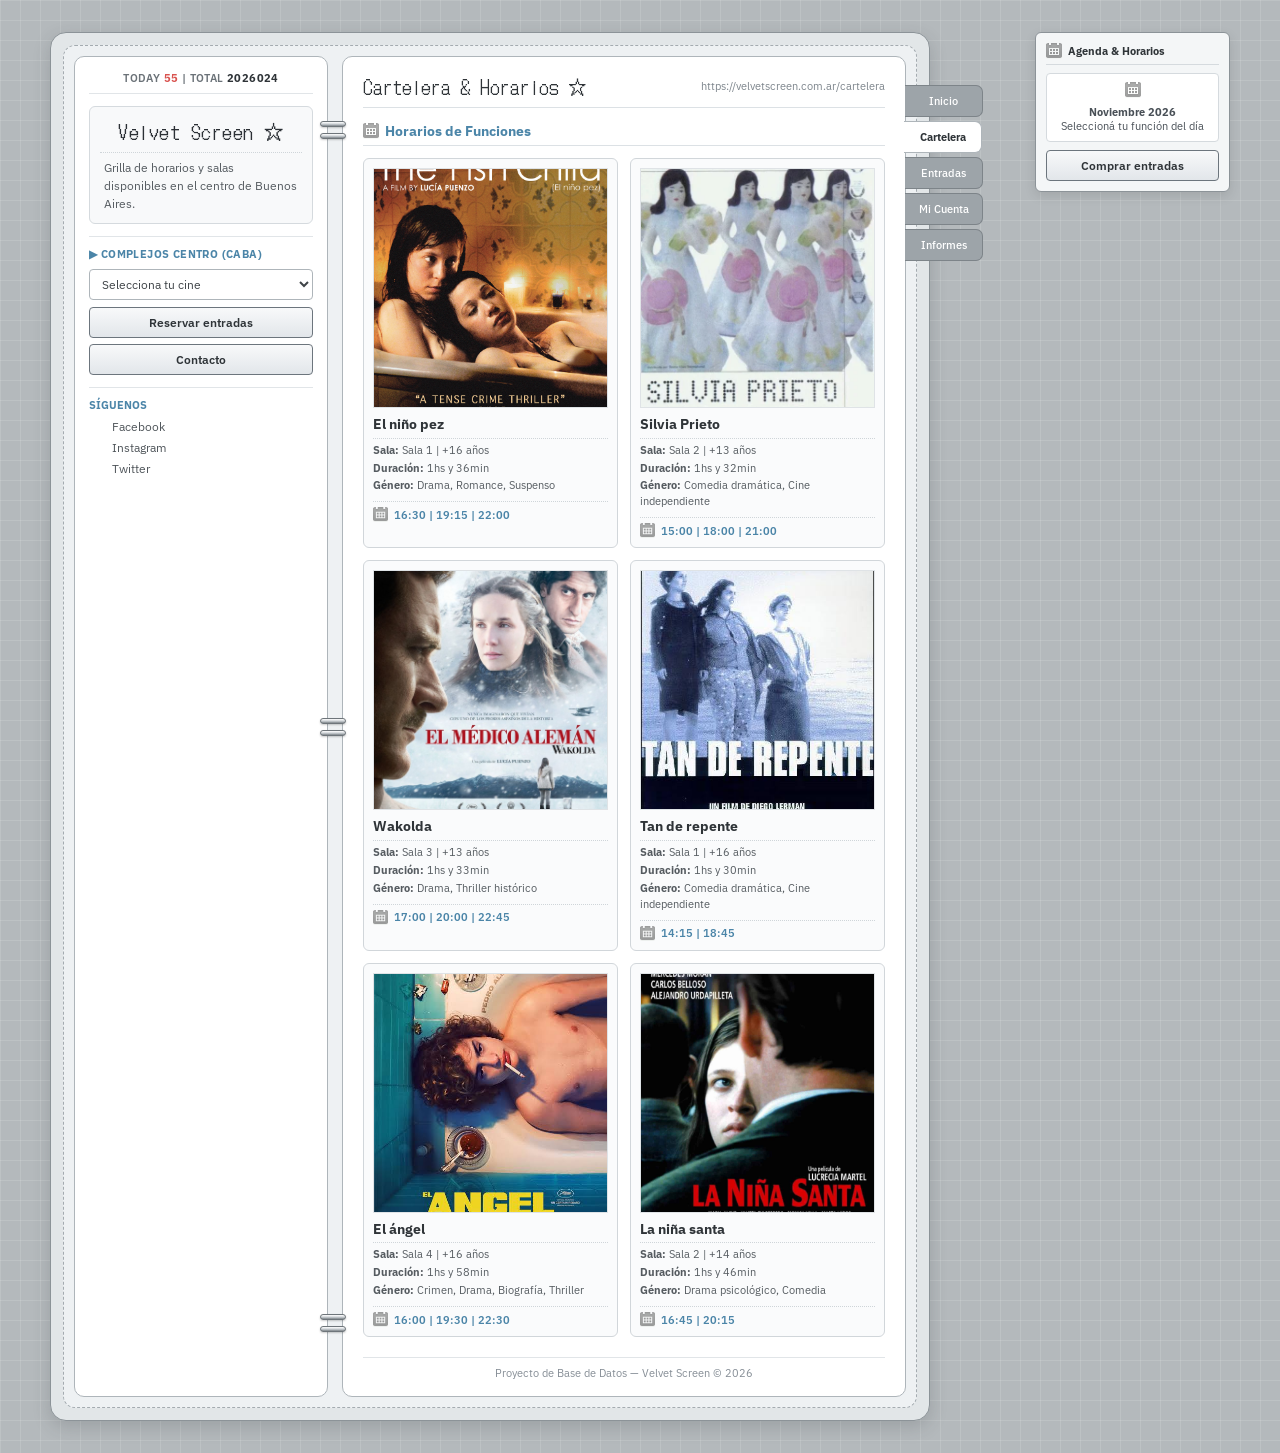
==== commit ecc45f01: "Update Cartelera.html" ====
--- a/Cartelera.html
+++ b/Cartelera.html
@@ -55,7 +55,7 @@
                                 <option>Hoyts Abasto (Av. Corrientes 3247)</option>
                                 <option>Cine Premier (Av. Corrientes 1565)</option>
                             </select>
-                            <input type="button" value="Ver cartelera" onclick="location.href='Cartelera.html'">
+                            <input type="button" value="Reservar entradas" onclick="location.href='Entradas.html'">
                         </div>
                         <button class="btn-cyworld btn-secondary" onclick="alert('Contacto: info@velvetscreen.com.ar')">Contacto</button>
                     </div>
@@ -65,13 +65,13 @@
                         <h3>Síguenos</h3>
                         <ul>
                             <li>
-                                <a href=""><img src="img/icons/Facebook_16px.png">Facebook</a>
+                                <a href=""><img src="img/icons/Facebook_16px.png"> Facebook</a>
                             </li>
                             <li>
-                                <a href=""><img src="img/icons/Instagram_16px.png">Instagram</a>
+                                <a href=""><img src="img/icons/Instagram_16px.png"> Instagram</a>
                             </li>
                             <li>
-                                <a href=""><img src="img/icons/Twitter_16px.png">Twitter</a>
+                                <a href=""><img src="img/icons/Twitter_16px.png"> Twitter</a>
                             </li>
                         </ul>
                     </div>
@@ -80,12 +80,12 @@
                 <!-- PÁGINA DERECHA -->
                 <main class="right-page">
                     <nav class="cyworld-tabs">
-                        <a href="index.html" class="active">Inicio</a>
-                        <a href="Cartelera.html">Cartelera</a>
+                        <a href="index.html">Inicio</a>
+                        <a href="Cartelera.html" class="active">Cartelera</a>
                         <a href="Entradas.html">Entradas</a>
+                        <a href="Cuenta.html">Mi Cuenta</a>
                         <a href="Informes.html">Informes</a>
                     </nav>
-
 
                     <div class="header-bar">
                         <h1>Cartelera & Horarios ☆</h1>
@@ -180,7 +180,7 @@
                 <div><strong>Noviembre 2026</strong></div>
                 <div>Seleccioná tu función del día</div>
             </div>
-            <button class="btn-cyworld" onclick="location.href='index.html'">Volver al inicio</button>
+            <button class="btn-cyworld" onclick="location.href='Entradas.html'">Comprar entradas</button>
         </aside>
     </div>
 </body>
--- a/css/style.css
+++ b/css/style.css
@@ -18,7 +18,7 @@
     min-height: 100vh;
 }
 
-/* LAYOUT GENERAL (LIBRETA + WIDGET LATERAL OPCIONAL) */
+/* LAYOUT GENERAL (LIBRETA + WIDGET LATERAL) */
 .cyworld-wrapper {
     max-width: 1180px;
     margin: 0 auto;
@@ -27,7 +27,7 @@
     gap: 105px;
 }
 
-/* CONTENEDOR EXTERIOR DE LA LIBRETA (ESTILO KIIIKIII) */
+/* CONTENEDOR EXTERIOR DE LA LIBRETA */
 .cyworld-outer {
     flex: 1;
     background-color: #e2e6e8;
@@ -171,7 +171,7 @@
 .buscador input[type="button"],
 .btn-cyworld {
     width: 100%;
-    padding: 6px 8px;
+    padding: 7px 8px;
     border-radius: 4px;
     border: 1px solid #6c757d;
     background: linear-gradient(180deg, #f8f9fa 0%, #e2e6ea 100%);
@@ -191,7 +191,7 @@
     margin-top: 6px;
 }
 
-/* REDES SOCIALES (ESTRUCTURA ORIGINAL MANTENIDA) */
+/* REDES SOCIALES */
 .pie-derecha h3 {
     font-size: 11px;
     font-weight: 700;
@@ -238,7 +238,7 @@
     align-items: center;
     border-bottom: 1px solid #dce1e5;
     padding-bottom: 8px;
-    margin-bottom: 12px;
+    margin-bottom: 14px;
     flex-wrap: wrap;
     gap: 8px;
 }
@@ -294,7 +294,7 @@
     font-weight: 600;
 }
 
-/* PESTAÑAS LATERALES GRISES (COMO LA REFERENCIA) */
+/* PESTAÑAS LATERALES GRISES */
 .cyworld-tabs {
     position: absolute;
     right: -78px;
@@ -333,7 +333,7 @@
     margin-left: -1px;
 }
 
-/* WIDGET LATERAL DERECHO (CON TU IMAGEN CALENDAR.PNG) */
+/* WIDGET LATERAL DERECHO */
 .side-widget {
     width: 195px;
     flex-shrink: 0;
@@ -543,6 +543,174 @@
     object-fit: contain;
 }
 
+/* =========================================================
+   ESTILOS PARA ENTRADAS.HTML, CUENTA.HTML E INFORMES.HTML
+   ========================================================= */
+
+.cyworld-grid-2 {
+    display: grid;
+    grid-template-columns: 1fr 1fr;
+    gap: 16px;
+    align-items: start;
+}
+
+.panel-box {
+    background: #fafbfc;
+    border: 1px solid #cfd5d9;
+    border-radius: 6px;
+    padding: 14px;
+}
+
+.panel-box h3 {
+    font-size: 13px;
+    color: #4b85a8;
+    border-bottom: 1px solid #dce1e5;
+    padding-bottom: 6px;
+    margin-bottom: 12px;
+}
+
+.form-group {
+    margin-bottom: 10px;
+}
+
+.form-group label {
+    display: block;
+    font-size: 11.5px;
+    font-weight: 600;
+    color: #495057;
+    margin-bottom: 4px;
+}
+
+.form-group input,
+.form-group select {
+    width: 100%;
+    padding: 6px 8px;
+    border: 1px solid #aeb5ba;
+    border-radius: 4px;
+    font-size: 12px;
+    background: #ffffff;
+    color: #2f3438;
+}
+
+.status-msg {
+    margin-top: 8px;
+    font-size: 11.5px;
+    font-weight: 600;
+    color: #4b85a8;
+}
+
+/* MAPA DE SALA Y RESERVA DE BUTACAS */
+.screen-banner {
+    background: #d5dade;
+    color: #495057;
+    text-align: center;
+    font-size: 11px;
+    font-weight: 700;
+    letter-spacing: 2px;
+    padding: 5px;
+    border-radius: 4px;
+    margin-bottom: 14px;
+    border-bottom: 3px solid #8c9398;
+}
+
+.seats-grid {
+    display: grid;
+    grid-template-columns: repeat(8, 1fr);
+    gap: 6px;
+    max-width: 340px;
+    margin: 0 auto 14px auto;
+}
+
+.seat {
+    padding: 6px 0;
+    text-align: center;
+    font-size: 10.5px;
+    font-weight: 600;
+    border-radius: 4px 4px 2px 2px;
+    border: 1px solid #9da4a9;
+    background: #ffffff;
+    color: #3f4448;
+    cursor: pointer;
+    user-select: none;
+    transition: all 0.15s;
+}
+
+.seat:hover:not(.occupied) {
+    border-color: #4b85a8;
+    background: #eef5f9;
+}
+
+.seat.selected {
+    background: #4b85a8;
+    color: #ffffff;
+    border-color: #356684;
+}
+
+.seat.occupied {
+    background: #cfd5d9;
+    color: #868e96;
+    border-color: #aeb5ba;
+    cursor: not-allowed;
+    text-decoration: line-through;
+}
+
+.seat-legend {
+    display: flex;
+    justify-content: center;
+    gap: 14px;
+    font-size: 11px;
+    margin-bottom: 6px;
+}
+
+.legend-item {
+    display: flex;
+    align-items: center;
+    gap: 5px;
+}
+
+.legend-box {
+    width: 12px;
+    height: 12px;
+    border: 1px solid #9da4a9;
+    border-radius: 2px;
+    display: inline-block;
+}
+
+/* TABLAS DE INFORMES DE VENTA Y DISPONIBILIDAD */
+.cyworld-table {
+    width: 100%;
+    border-collapse: collapse;
+    font-size: 11.5px;
+    margin-top: 8px;
+}
+
+.cyworld-table th {
+    background: #e9ecef;
+    color: #2f3438;
+    text-align: left;
+    padding: 7px 8px;
+    border: 1px solid #cfd5d9;
+}
+
+.cyworld-table td {
+    padding: 7px 8px;
+    border: 1px solid #dee2e6;
+    color: #495057;
+}
+
+.cyworld-table tr:nth-child(even) {
+    background: #f8f9fa;
+}
+
+.badge-ok {
+    background: #e3f2fd;
+    color: #2c6e9b;
+    padding: 2px 6px;
+    border-radius: 4px;
+    font-weight: 600;
+    font-size: 10.5px;
+}
+
 /* PIE DE PÁGINA INTERNO */
 .pie-mini {
     margin-top: 20px;
@@ -553,6 +721,7 @@
     color: #868e96;
 }
 
+/* ADAPTACIÓN RESPONSIVA */
 @media (max-width: 1120px) {
     .cyworld-wrapper {
         flex-direction: column;
@@ -584,166 +753,6 @@
         border-radius: 5px;
         border-left: 1px solid #7d8489;
     }
-    /* FORMULARIOS (LOGIN / REGISTRO / COMPRA) */
-.cyworld-grid-2 {
-    display: grid;
-    grid-template-columns: 1fr 1fr;
-    gap: 16px;
-}
-
-.panel-box {
-    background: #fafbfc;
-    border: 1px solid #cfd5d9;
-    border-radius: 6px;
-    padding: 14px;
-}
-
-.panel-box h3 {
-    font-size: 13px;
-    color: #4b85a8;
-    border-bottom: 1px solid #dce1e5;
-    padding-bottom: 6px;
-    margin-bottom: 12px;
-}
-
-.form-group {
-    margin-bottom: 10px;
-}
-
-.form-group label {
-    display: block;
-    font-size: 11.5px;
-    font-weight: 600;
-    color: #495057;
-    margin-bottom: 4px;
-}
-
-.form-group input,
-.form-group select {
-    width: 100%;
-    padding: 6px 8px;
-    border: 1px solid #aeb5ba;
-    border-radius: 4px;
-    font-size: 12px;
-    background: #ffffff;
-    color: #2f3438;
-}
-
-.status-msg {
-    margin-top: 8px;
-    font-size: 11.5px;
-    font-weight: 600;
-    color: #4b85a8;
-}
-
-/* MAPA DE SALA Y RESERVA DE BUTACAS */
-.screen-banner {
-    background: #d5dade;
-    color: #495057;
-    text-align: center;
-    font-size: 11px;
-    font-weight: 700;
-    letter-spacing: 2px;
-    padding: 5px;
-    border-radius: 4px;
-    margin-bottom: 14px;
-    border-bottom: 3px solid #8c9398;
-}
-
-.seats-grid {
-    display: grid;
-    grid-template-columns: repeat(8, 1fr);
-    gap: 6px;
-    max-width: 340px;
-    margin: 0 auto 12px auto;
-}
-
-.seat {
-    padding: 6px 0;
-    text-align: center;
-    font-size: 10.5px;
-    font-weight: 600;
-    border-radius: 4px 4px 2px 2px;
-    border: 1px solid #9da4a9;
-    background: #ffffff;
-    color: #3f4448;
-    cursor: pointer;
-    user-select: none;
-}
-
-.seat:hover:not(.occupied) {
-    border-color: #4b85a8;
-}
-
-.seat.selected {
-    background: #4b85a8;
-    color: #ffffff;
-    border-color: #356684;
-}
-
-.seat.occupied {
-    background: #cfd5d9;
-    color: #868e96;
-    border-color: #aeb5ba;
-    cursor: not-allowed;
-    text-decoration: line-through;
-}
-
-.seat-legend {
-    display: flex;
-    justify-content: center;
-    gap: 14px;
-    font-size: 11px;
-    margin-bottom: 12px;
-}
-
-.legend-item {
-    display: flex;
-    align-items: center;
-    gap: 5px;
-}
-
-.legend-box {
-    width: 12px;
-    height: 12px;
-    border: 1px solid #9da4a9;
-    border-radius: 2px;
-    display: inline-block;
-}
-
-/* TABLAS DE INFORMES DE VENTA Y DISPONIBILIDAD */
-.cyworld-table {
-    width: 100%;
-    border-collapse: collapse;
-    font-size: 11.5px;
-    margin-top: 8px;
-}
-
-.cyworld-table th {
-    background: #e9ecef;
-    color: #2f3438;
-    text-align: left;
-    padding: 7px 8px;
-    border: 1px solid #cfd5d9;
-}
-
-.cyworld-table td {
-    padding: 7px 8px;
-    border: 1px solid #dee2e6;
-    color: #495057;
-}
-
-.cyworld-table tr:nth-child(even) {
-    background: #f8f9fa;
-}
-
-.badge-ok {
-    background: #e3f2fd;
-    color: #2c6e9b;
-    padding: 2px 6px;
-    border-radius: 4px;
-    font-weight: 600;
-    font-size: 10.5px;
 }
 
 @media (max-width: 760px) {
